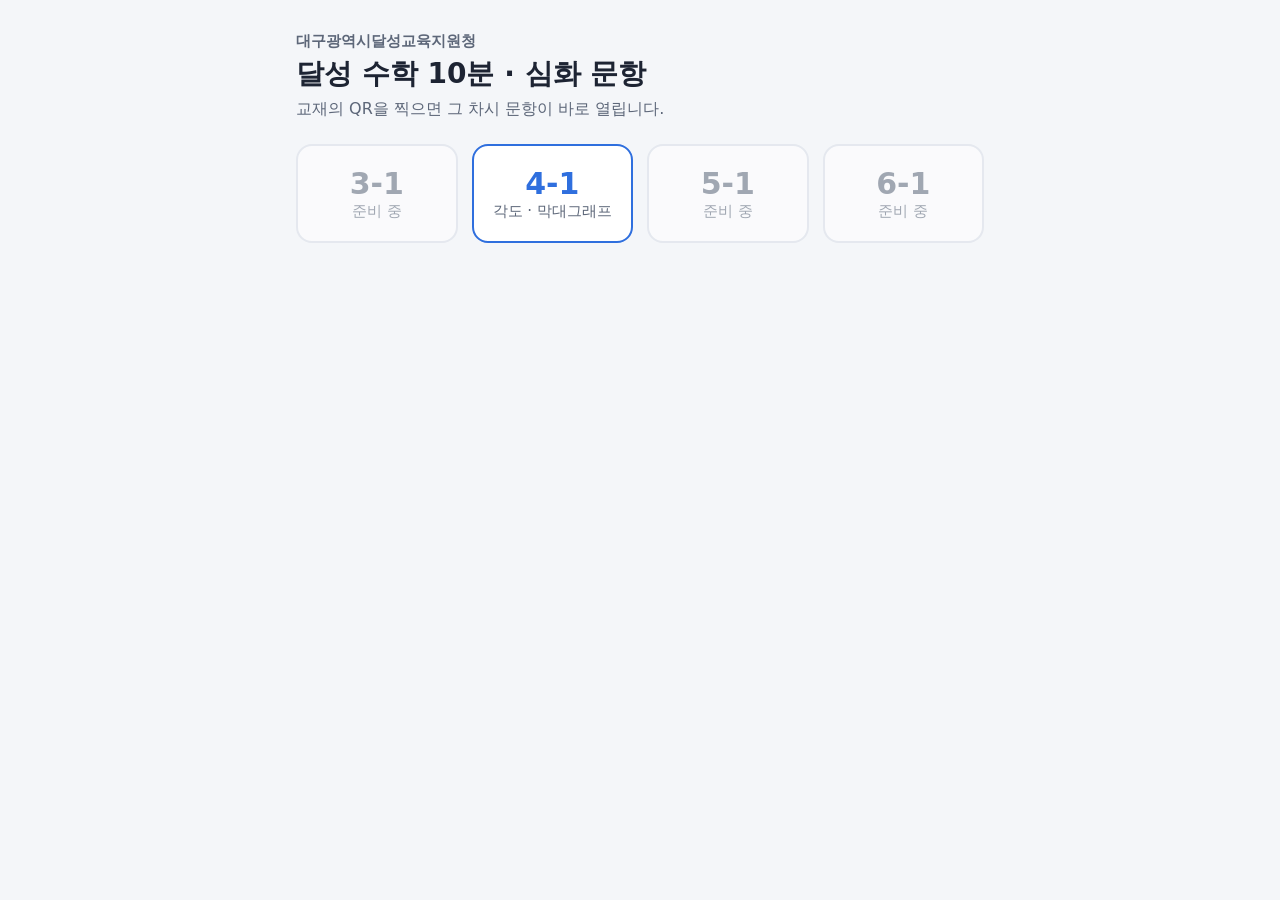
==== index.html @ 7ddebf47 "달성 수학 10분 4-1 심화 문항 페이지와 차시별 QR - 4-1/: 2·5단원 12차시 심화 문항 24개, 자동 채점(띄어쓰기 무시) - index.html: 학년 선택 (3·" ====
<!doctype html>
<html lang="ko">
<head>
<meta charset="utf-8">
<meta name="viewport" content="width=device-width, initial-scale=1">
<title>달성 수학 10분</title>
<style>
  :root { color-scheme: light; --bg: #f4f6f9; --card: #fff; --ink: #1d2433; --muted: #5d6779; --line: #d9dee7; --accent: #2f6fde; }
  * { box-sizing: border-box; }
  body {
    margin: 0; background: var(--bg); color: var(--ink); word-break: keep-all;
    font-family: "Pretendard", "Apple SD Gothic Neo", "Malgun Gothic", "Noto Sans KR", system-ui, sans-serif;
  }
  main { max-width: 720px; margin: 0 auto; padding: 32px 16px 64px; }
  .eyebrow { font-size: 15px; color: var(--muted); font-weight: 600; }
  h1 { font-size: 28px; margin: 4px 0 6px; }
  p.lead { color: var(--muted); margin: 0 0 24px; }
  .grid { display: grid; gap: 14px; grid-template-columns: repeat(auto-fill, minmax(150px, 1fr)); }
  a.grade, div.grade {
    display: block; text-decoration: none; color: var(--ink); background: var(--card);
    border: 2px solid var(--line); border-radius: 16px; padding: 20px 16px; text-align: center;
  }
  a.grade { border-color: var(--accent); }
  .grade b { display: block; font-size: 30px; color: var(--accent); }
  .grade span { font-size: 15px; color: var(--muted); }
  div.grade { opacity: .55; }
  div.grade b { color: var(--muted); }
</style>
</head>
<body>
<main>
  <div class="eyebrow">대구광역시달성교육지원청</div>
  <h1>달성 수학 10분 · 심화 문항</h1>
  <p class="lead">교재의 QR을 찍으면 그 차시 문항이 바로 열립니다.</p>
  <div class="grid">
    <div class="grade"><b>3-1</b><span>준비 중</span></div>
    <a class="grade" href="4-1/"><b>4-1</b><span>각도 · 막대그래프</span></a>
    <div class="grade"><b>5-1</b><span>준비 중</span></div>
    <div class="grade"><b>6-1</b><span>준비 중</span></div>
  </div>
</main>
</body>
</html>
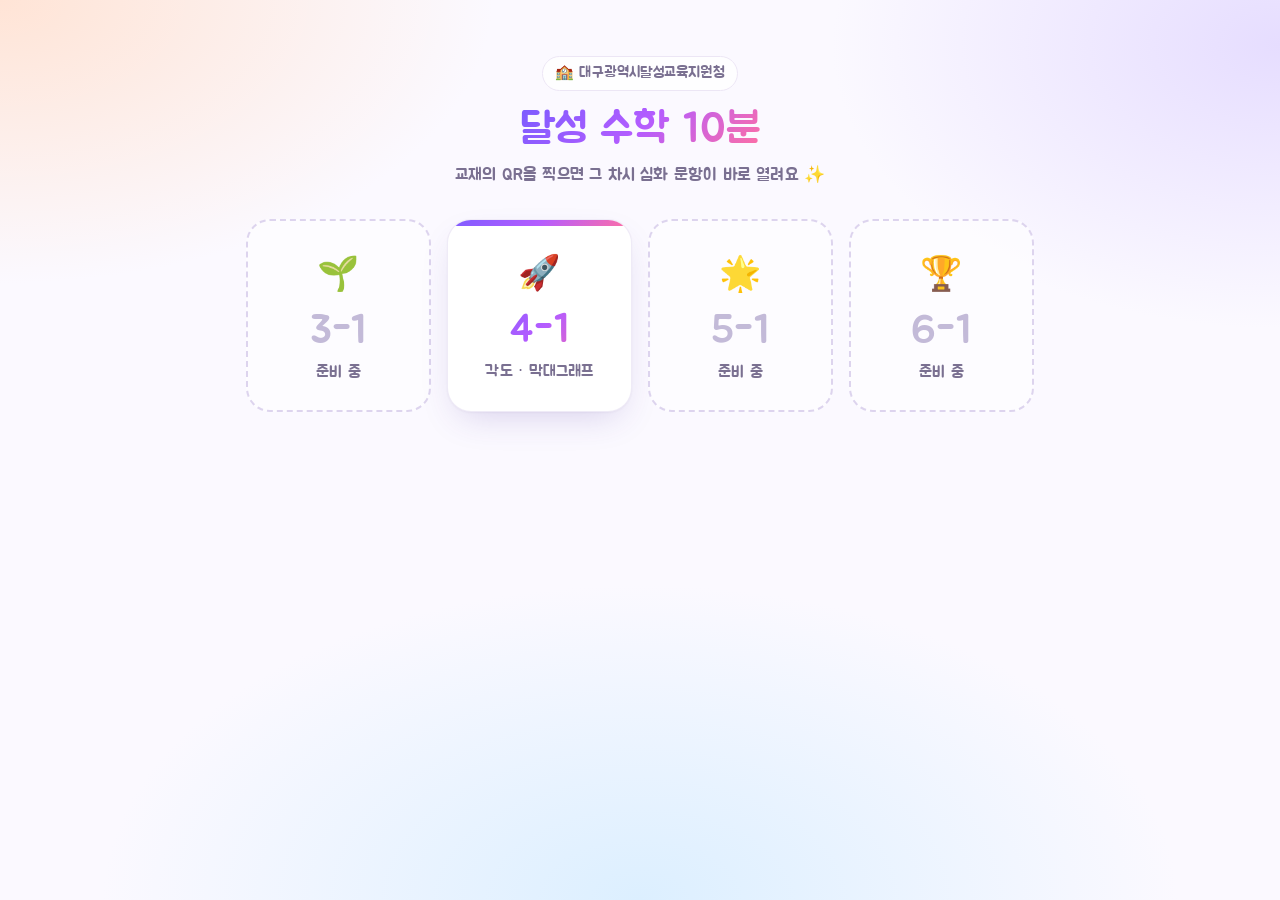
==== commit 9273ebb0: "러버블 스타일 디자인(주아체)과 Cloudflare 배포 - assets/: 모든 학년이 같이 쓰는 디자인과 채점 엔진으로 분리 - 4-1/data.js: 문항 데이터만 따로 - " ====
--- a/index.html
+++ b/index.html
@@ -4,39 +4,23 @@
 <meta charset="utf-8">
 <meta name="viewport" content="width=device-width, initial-scale=1">
 <title>달성 수학 10분</title>
-<style>
-  :root { color-scheme: light; --bg: #f4f6f9; --card: #fff; --ink: #1d2433; --muted: #5d6779; --line: #d9dee7; --accent: #2f6fde; }
-  * { box-sizing: border-box; }
-  body {
-    margin: 0; background: var(--bg); color: var(--ink); word-break: keep-all;
-    font-family: "Pretendard", "Apple SD Gothic Neo", "Malgun Gothic", "Noto Sans KR", system-ui, sans-serif;
-  }
-  main { max-width: 720px; margin: 0 auto; padding: 32px 16px 64px; }
-  .eyebrow { font-size: 15px; color: var(--muted); font-weight: 600; }
-  h1 { font-size: 28px; margin: 4px 0 6px; }
-  p.lead { color: var(--muted); margin: 0 0 24px; }
-  .grid { display: grid; gap: 14px; grid-template-columns: repeat(auto-fill, minmax(150px, 1fr)); }
-  a.grade, div.grade {
-    display: block; text-decoration: none; color: var(--ink); background: var(--card);
-    border: 2px solid var(--line); border-radius: 16px; padding: 20px 16px; text-align: center;
-  }
-  a.grade { border-color: var(--accent); }
-  .grade b { display: block; font-size: 30px; color: var(--accent); }
-  .grade span { font-size: 15px; color: var(--muted); }
-  div.grade { opacity: .55; }
-  div.grade b { color: var(--muted); }
-</style>
+<link rel="preconnect" href="https://fonts.googleapis.com">
+<link rel="preconnect" href="https://fonts.gstatic.com" crossorigin>
+<link rel="stylesheet" href="https://fonts.googleapis.com/css2?family=Jua&display=swap">
+<link rel="stylesheet" href="assets/quiz.css">
 </head>
 <body>
 <main>
-  <div class="eyebrow">대구광역시달성교육지원청</div>
-  <h1>달성 수학 10분 · 심화 문항</h1>
-  <p class="lead">교재의 QR을 찍으면 그 차시 문항이 바로 열립니다.</p>
-  <div class="grid">
-    <div class="grade"><b>3-1</b><span>준비 중</span></div>
-    <a class="grade" href="4-1/"><b>4-1</b><span>각도 · 막대그래프</span></a>
-    <div class="grade"><b>5-1</b><span>준비 중</span></div>
-    <div class="grade"><b>6-1</b><span>준비 중</span></div>
+  <header class="hero" style="text-align:center;padding-top:28px">
+    <div class="chips" style="justify-content:center"><span class="chip">🏫 대구광역시달성교육지원청</span></div>
+    <h1 style="font-size:42px"><span class="grad-text">달성 수학 10분</span></h1>
+    <p>교재의 QR을 찍으면 그 차시 심화 문항이 바로 열려요 ✨</p>
+  </header>
+  <div class="grades">
+    <div class="grade"><span class="emoji">🌱</span><b>3-1</b><span>준비 중</span></div>
+    <a class="grade" href="4-1/"><span class="emoji">🚀</span><b>4-1</b><span>각도 · 막대그래프</span></a>
+    <div class="grade"><span class="emoji">🌟</span><b>5-1</b><span>준비 중</span></div>
+    <div class="grade"><span class="emoji">🏆</span><b>6-1</b><span>준비 중</span></div>
   </div>
 </main>
 </body>
--- a/assets/quiz.css
+++ b/assets/quiz.css
@@ -0,0 +1,212 @@
+/* 달성 수학 10분 — 공통 스타일 (모든 학년이 같이 씀) */
+:root {
+  color-scheme: light;
+  --ink: #2b2340;
+  --muted: #7a7091;
+  --card: #ffffff;
+  --line: #ece6f5;
+  --soft: #faf8ff;
+  --accent: #7c5cff;
+  --accent-soft: #f1ecff;
+  --pink: #ff6fa3;
+  --grad: linear-gradient(135deg, #7c5cff 0%, #b45cff 50%, #ff6fa3 100%);
+  --ok: #12a066;
+  --ok-soft: #e8f8f0;
+  --bad: #ec4b5b;
+  --bad-soft: #fff1f2;
+  --shadow: 0 1px 2px rgba(43, 35, 64, .04), 0 14px 36px -12px rgba(76, 52, 160, .22);
+  --shadow-lg: 0 2px 4px rgba(43, 35, 64, .05), 0 24px 48px -16px rgba(76, 52, 160, .28);
+  --radius: 24px;
+  --font: "Jua", "BM JUA", "Apple SD Gothic Neo", "Malgun Gothic", "Noto Sans KR", system-ui, sans-serif;
+}
+* { box-sizing: border-box; }
+html { -webkit-text-size-adjust: 100%; }
+body {
+  margin: 0; min-height: 100vh; color: var(--ink);
+  font-family: var(--font); font-size: 20px; line-height: 1.65;
+  word-break: keep-all; font-synthesis: none; letter-spacing: .01em;
+  background:
+    radial-gradient(55% 45% at 0% 0%, #ffe4d6 0%, rgba(255, 228, 214, 0) 70%),
+    radial-gradient(50% 45% at 100% 5%, #e6ddff 0%, rgba(230, 221, 255, 0) 70%),
+    radial-gradient(60% 50% at 50% 100%, #dcefff 0%, rgba(220, 239, 255, 0) 70%),
+    #fbf9ff;
+  background-attachment: fixed;
+}
+button, input, textarea { font-family: inherit; }
+main { max-width: 820px; margin: 0 auto; padding: 28px 16px 72px; }
+a { color: inherit; }
+
+/* ---------- 머리 ---------- */
+.hero { padding: 8px 4px 22px; }
+.chips { display: flex; flex-wrap: wrap; gap: 8px; margin-bottom: 12px; }
+.chip {
+  display: inline-flex; align-items: center; gap: 6px; padding: 4px 12px;
+  background: rgba(255, 255, 255, .75); border: 1px solid var(--line); border-radius: 999px;
+  font-size: 15px; color: var(--muted); backdrop-filter: blur(6px);
+}
+.hero h1 { font-size: 34px; line-height: 1.25; margin: 0; font-weight: 400; }
+.hero h1 .no {
+  background: var(--grad); -webkit-background-clip: text; background-clip: text; color: transparent;
+  margin-right: 10px;
+}
+.hero p { margin: 6px 0 0; color: var(--muted); font-size: 17px; }
+.grad-text { background: var(--grad); -webkit-background-clip: text; background-clip: text; color: transparent; }
+
+/* 진행 막대 */
+.progress { margin-top: 18px; display: flex; align-items: center; gap: 12px; }
+.progress .bar { flex: 1; height: 12px; background: rgba(124, 92, 255, .12); border-radius: 999px; overflow: hidden; }
+.progress .fill { height: 100%; width: 0; background: var(--grad); border-radius: inherit; transition: width .5s cubic-bezier(.3, 1.4, .5, 1); }
+.progress .txt { font-size: 16px; color: var(--muted); white-space: nowrap; }
+
+/* ---------- 카드 ---------- */
+.card {
+  background: var(--card); border-radius: var(--radius); padding: 22px;
+  margin-bottom: 20px; box-shadow: var(--shadow); border: 1px solid rgba(236, 230, 245, .8);
+  transition: box-shadow .3s, transform .3s;
+}
+.card.shared { background: linear-gradient(180deg, #fffaf3, #ffffff); border-color: #f5e6cf; }
+.card.is-ok { box-shadow: 0 0 0 3px rgba(18, 160, 102, .35), var(--shadow); }
+.qhead { display: flex; align-items: flex-start; gap: 14px; }
+.qno {
+  flex: none; width: 42px; height: 42px; border-radius: 14px;
+  background: var(--grad); color: #fff; display: grid; place-items: center;
+  font-size: 22px; box-shadow: 0 8px 18px -8px rgba(124, 92, 255, .8);
+}
+.qtext { white-space: pre-line; flex: 1; min-width: 0; padding-top: 4px; }
+.shared .qtext { padding-top: 0; }
+
+figure { margin: 16px 0 4px; text-align: center; }
+figure img {
+  max-width: 100%; max-height: 440px; background: #fff; border-radius: 16px; padding: 6px;
+  border: 1px solid var(--line); cursor: zoom-in; transition: transform .2s;
+}
+figure img:hover { transform: scale(1.01); }
+figcaption { font-size: 14px; color: var(--muted); margin-top: 4px; }
+
+.tablewrap { overflow-x: auto; }
+table.data {
+  border-collapse: separate; border-spacing: 0; margin: 14px auto 4px; background: #fff; font-size: 18px;
+  border: 1px solid var(--line); border-radius: 14px; overflow: hidden;
+}
+table.data caption { padding-bottom: 8px; }
+table.data th, table.data td { padding: 8px 14px; text-align: center; border-right: 1px solid var(--line); border-bottom: 1px solid var(--line); }
+table.data tr > :last-child { border-right: none; }
+table.data tr:last-child > * { border-bottom: none; }
+table.data th { background: var(--accent-soft); font-weight: 400; color: #4b3a8f; }
+
+/* ---------- 답 칸 ---------- */
+.answers { margin-top: 18px; padding: 16px; background: var(--soft); border-radius: 18px; }
+.row { display: flex; flex-wrap: wrap; align-items: center; gap: 10px; }
+.row + .row { margin-top: 12px; }
+.lbl { color: #4b3a8f; }
+.arrow { color: #b8acd6; }
+.part { display: inline-flex; align-items: center; gap: 6px; }
+input.ans, textarea.ans {
+  font-size: 22px; padding: 8px 14px; border: 2px solid #e2dbf1; border-radius: 14px;
+  background: #fff; color: var(--ink); min-width: 0; transition: border-color .2s, box-shadow .2s, background .2s;
+}
+input.ans { width: 132px; }
+input.ans.word { width: 120px; }
+input.ans.wide { width: 270px; max-width: 100%; }
+textarea.ans { width: 100%; min-height: 104px; resize: vertical; font-size: 20px; line-height: 1.5; }
+input.ans::placeholder, textarea.ans::placeholder { color: #c3bad8; }
+input.ans:focus, textarea.ans:focus { outline: none; border-color: var(--accent); box-shadow: 0 0 0 4px rgba(124, 92, 255, .16); }
+.part.right input.ans, .part.right textarea.ans { border-color: var(--ok); background: var(--ok-soft); }
+.part.wrong input.ans, .part.wrong textarea.ans { border-color: var(--bad); background: var(--bad-soft); }
+.part.wrong .choices { box-shadow: 0 0 0 2px var(--bad); background: var(--bad-soft); }
+.unit { color: #4b3a8f; }
+
+.choices { display: flex; flex-wrap: wrap; gap: 8px; border-radius: 16px; padding: 4px; transition: background .2s; }
+.choices.stack { flex-direction: column; width: 100%; }
+.opt {
+  font-size: 19px; text-align: left; padding: 8px 16px; border-radius: 14px;
+  border: 2px solid #e2dbf1; background: #fff; color: var(--ink); cursor: pointer;
+  transition: border-color .15s, background .15s, transform .1s;
+}
+.opt:hover { border-color: #cbbcff; }
+.opt:active { transform: scale(.98); }
+.opt[aria-pressed="true"] { border-color: var(--accent); background: var(--accent-soft); color: #4b2fd6; }
+.opt[aria-pressed="true"]::before { content: "✓ "; }
+.hint { font-size: 14px; color: var(--muted); width: 100%; padding-left: 4px; }
+
+.actions { display: flex; align-items: center; gap: 16px; margin-top: 16px; flex-wrap: wrap; }
+button.check {
+  font-size: 20px; padding: 11px 30px; border-radius: 999px; border: none; cursor: pointer;
+  background: var(--grad); color: #fff; box-shadow: 0 10px 22px -10px rgba(124, 92, 255, .9);
+  transition: transform .12s, box-shadow .2s, filter .2s;
+}
+button.check:hover { filter: brightness(1.05); box-shadow: 0 14px 26px -10px rgba(124, 92, 255, .95); }
+button.check:active { transform: scale(.96); }
+.result { font-size: 21px; display: flex; align-items: center; gap: 8px; }
+.result .mark { font-size: 40px; line-height: 1; display: inline-block; animation: pop .45s cubic-bezier(.3, 1.6, .5, 1); }
+.result.ok { color: var(--ok); }
+.result.bad { color: var(--bad); }
+.result.bad .mark { animation: shake .4s; }
+@keyframes pop { from { transform: scale(.2) rotate(-20deg); opacity: 0; } to { transform: none; opacity: 1; } }
+@keyframes shake { 0%, 100% { transform: none; } 25% { transform: translateX(-6px); } 75% { transform: translateX(6px); } }
+
+.allclear {
+  text-align: center; padding: 18px; border-radius: var(--radius); margin-bottom: 20px;
+  background: var(--grad); color: #fff; font-size: 24px; box-shadow: var(--shadow-lg);
+  animation: pop .5s cubic-bezier(.3, 1.6, .5, 1);
+}
+.foot { text-align: center; margin-top: 8px; }
+.back {
+  display: inline-flex; align-items: center; gap: 6px; text-decoration: none; color: var(--accent);
+  padding: 8px 18px; border-radius: 999px; background: rgba(255, 255, 255, .8); border: 1px solid var(--line);
+}
+
+/* ---------- 차시 목록 ---------- */
+.unitname { font-size: 22px; margin: 26px 4px 12px; display: flex; align-items: center; gap: 8px; }
+.list { display: grid; gap: 14px; grid-template-columns: repeat(auto-fill, minmax(230px, 1fr)); }
+.lesson {
+  display: flex; align-items: center; gap: 14px; text-decoration: none; background: var(--card);
+  border-radius: 20px; padding: 14px 16px; box-shadow: var(--shadow); border: 1px solid rgba(236, 230, 245, .8);
+  transition: transform .18s, box-shadow .18s;
+}
+.lesson:hover { transform: translateY(-3px); box-shadow: var(--shadow-lg); }
+.lesson .num {
+  flex: none; width: 50px; height: 50px; border-radius: 16px; background: var(--accent-soft);
+  display: grid; place-items: center; font-size: 22px; color: var(--accent);
+}
+.lesson .t { line-height: 1.35; }
+.lesson .p { display: block; font-size: 14px; color: var(--muted); }
+.lesson .done { margin-left: auto; font-size: 20px; }
+
+/* ---------- 학년 선택 ---------- */
+.grades { display: grid; gap: 16px; grid-template-columns: repeat(auto-fill, minmax(170px, 1fr)); margin-top: 8px; }
+.grade {
+  position: relative; display: block; text-decoration: none; border-radius: var(--radius); padding: 26px 18px 22px;
+  text-align: center; background: var(--card); box-shadow: var(--shadow); border: 1px solid rgba(236, 230, 245, .8);
+  transition: transform .18s, box-shadow .18s; overflow: hidden;
+}
+a.grade:hover { transform: translateY(-4px); box-shadow: var(--shadow-lg); }
+a.grade::before { content: ""; position: absolute; inset: 0 0 auto; height: 6px; background: var(--grad); }
+.grade .emoji { font-size: 34px; display: block; }
+.grade b { display: block; font-size: 40px; font-weight: 400; line-height: 1.2; margin-top: 4px; }
+a.grade b { background: var(--grad); -webkit-background-clip: text; background-clip: text; color: transparent; }
+.grade span { font-size: 16px; color: var(--muted); }
+div.grade { background: rgba(255, 255, 255, .55); box-shadow: none; border: 2px dashed #ddd4ee; }
+div.grade b { color: #c3bad8; }
+
+/* ---------- 그림 크게 보기 ---------- */
+#zoom {
+  position: fixed; inset: 0; background: rgba(30, 22, 54, .72); backdrop-filter: blur(6px);
+  display: none; align-items: center; justify-content: center; padding: 16px; z-index: 10; cursor: zoom-out;
+}
+#zoom.open { display: flex; }
+#zoom img { max-width: 100%; max-height: 100%; background: #fff; border-radius: 16px; }
+#zoom .close { position: absolute; top: 10px; right: 18px; color: #fff; font-size: 36px; }
+
+@media (max-width: 520px) {
+  body { font-size: 18px; }
+  main { padding-top: 20px; }
+  .hero h1 { font-size: 28px; }
+  .card { padding: 16px; border-radius: 20px; }
+  .answers { padding: 12px; }
+  input.ans { width: 112px; }
+  .qno { width: 36px; height: 36px; font-size: 19px; border-radius: 12px; }
+}
+@media (prefers-reduced-motion: reduce) {
+  *, *::before, *::after { animation: none !important; transition: none !important; }
+}
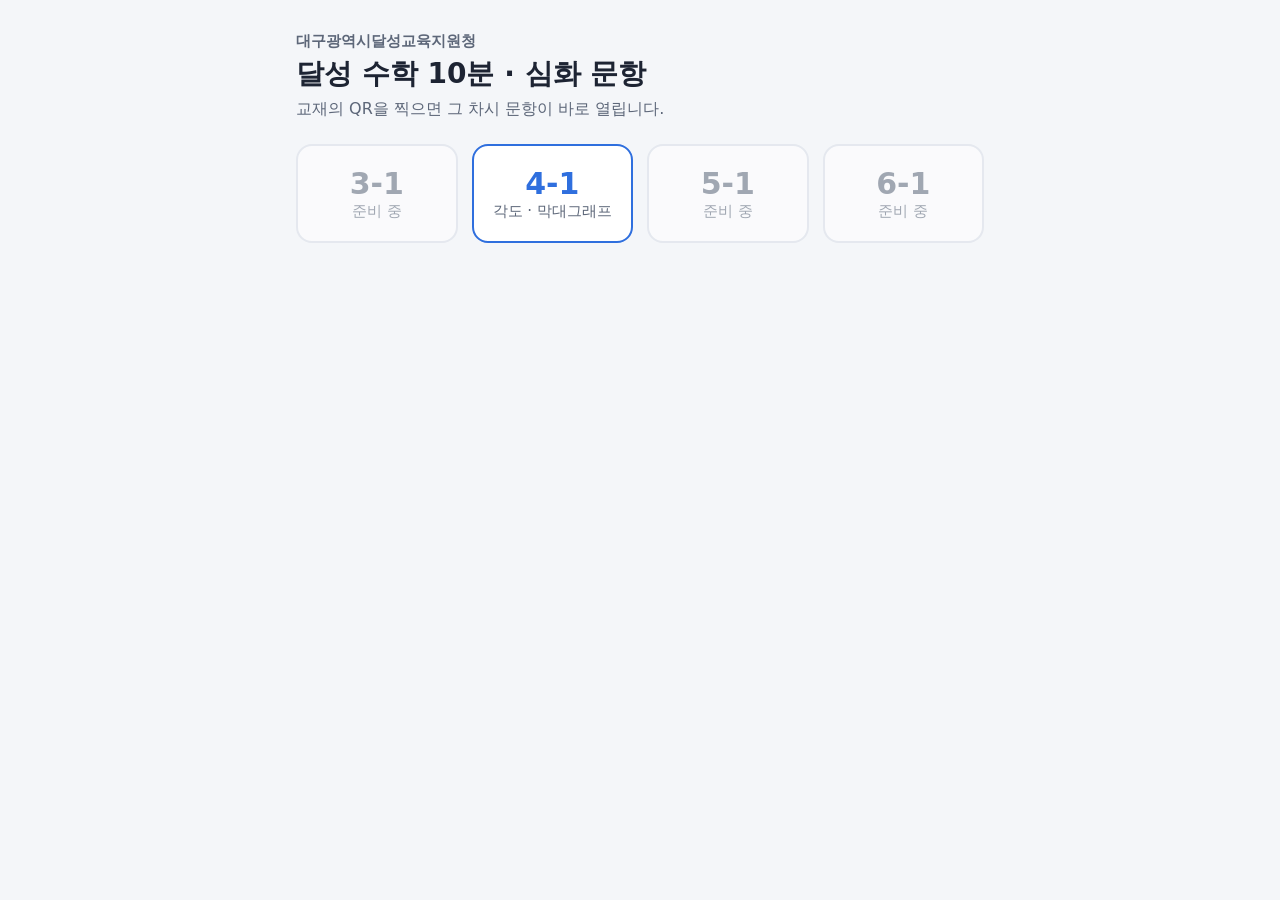
==== commit 4074a3b9: "디자인을 원래 달성 수학 10분 모양으로 되돌림 러버블 스타일·주아체를 빼고 처음 디자인으로 복구. 학년별 구조(assets/ 공통, 학년 폴더 data.js)와 Cloudflar" ====
--- a/index.html
+++ b/index.html
@@ -4,23 +4,39 @@
 <meta charset="utf-8">
 <meta name="viewport" content="width=device-width, initial-scale=1">
 <title>달성 수학 10분</title>
-<link rel="preconnect" href="https://fonts.googleapis.com">
-<link rel="preconnect" href="https://fonts.gstatic.com" crossorigin>
-<link rel="stylesheet" href="https://fonts.googleapis.com/css2?family=Jua&display=swap">
-<link rel="stylesheet" href="assets/quiz.css">
+<style>
+  :root { color-scheme: light; --bg: #f4f6f9; --card: #fff; --ink: #1d2433; --muted: #5d6779; --line: #d9dee7; --accent: #2f6fde; }
+  * { box-sizing: border-box; }
+  body {
+    margin: 0; background: var(--bg); color: var(--ink); word-break: keep-all;
+    font-family: "Pretendard", "Apple SD Gothic Neo", "Malgun Gothic", "Noto Sans KR", system-ui, sans-serif;
+  }
+  main { max-width: 720px; margin: 0 auto; padding: 32px 16px 64px; }
+  .eyebrow { font-size: 15px; color: var(--muted); font-weight: 600; }
+  h1 { font-size: 28px; margin: 4px 0 6px; }
+  p.lead { color: var(--muted); margin: 0 0 24px; }
+  .grid { display: grid; gap: 14px; grid-template-columns: repeat(auto-fill, minmax(150px, 1fr)); }
+  a.grade, div.grade {
+    display: block; text-decoration: none; color: var(--ink); background: var(--card);
+    border: 2px solid var(--line); border-radius: 16px; padding: 20px 16px; text-align: center;
+  }
+  a.grade { border-color: var(--accent); }
+  .grade b { display: block; font-size: 30px; color: var(--accent); }
+  .grade span { font-size: 15px; color: var(--muted); }
+  div.grade { opacity: .55; }
+  div.grade b { color: var(--muted); }
+</style>
 </head>
 <body>
 <main>
-  <header class="hero" style="text-align:center;padding-top:28px">
-    <div class="chips" style="justify-content:center"><span class="chip">🏫 대구광역시달성교육지원청</span></div>
-    <h1 style="font-size:42px"><span class="grad-text">달성 수학 10분</span></h1>
-    <p>교재의 QR을 찍으면 그 차시 심화 문항이 바로 열려요 ✨</p>
-  </header>
-  <div class="grades">
-    <div class="grade"><span class="emoji">🌱</span><b>3-1</b><span>준비 중</span></div>
-    <a class="grade" href="4-1/"><span class="emoji">🚀</span><b>4-1</b><span>각도 · 막대그래프</span></a>
-    <div class="grade"><span class="emoji">🌟</span><b>5-1</b><span>준비 중</span></div>
-    <div class="grade"><span class="emoji">🏆</span><b>6-1</b><span>준비 중</span></div>
+  <div class="eyebrow">대구광역시달성교육지원청</div>
+  <h1>달성 수학 10분 · 심화 문항</h1>
+  <p class="lead">교재의 QR을 찍으면 그 차시 문항이 바로 열립니다.</p>
+  <div class="grid">
+    <div class="grade"><b>3-1</b><span>준비 중</span></div>
+    <a class="grade" href="4-1/"><b>4-1</b><span>각도 · 막대그래프</span></a>
+    <div class="grade"><b>5-1</b><span>준비 중</span></div>
+    <div class="grade"><b>6-1</b><span>준비 중</span></div>
   </div>
 </main>
 </body>
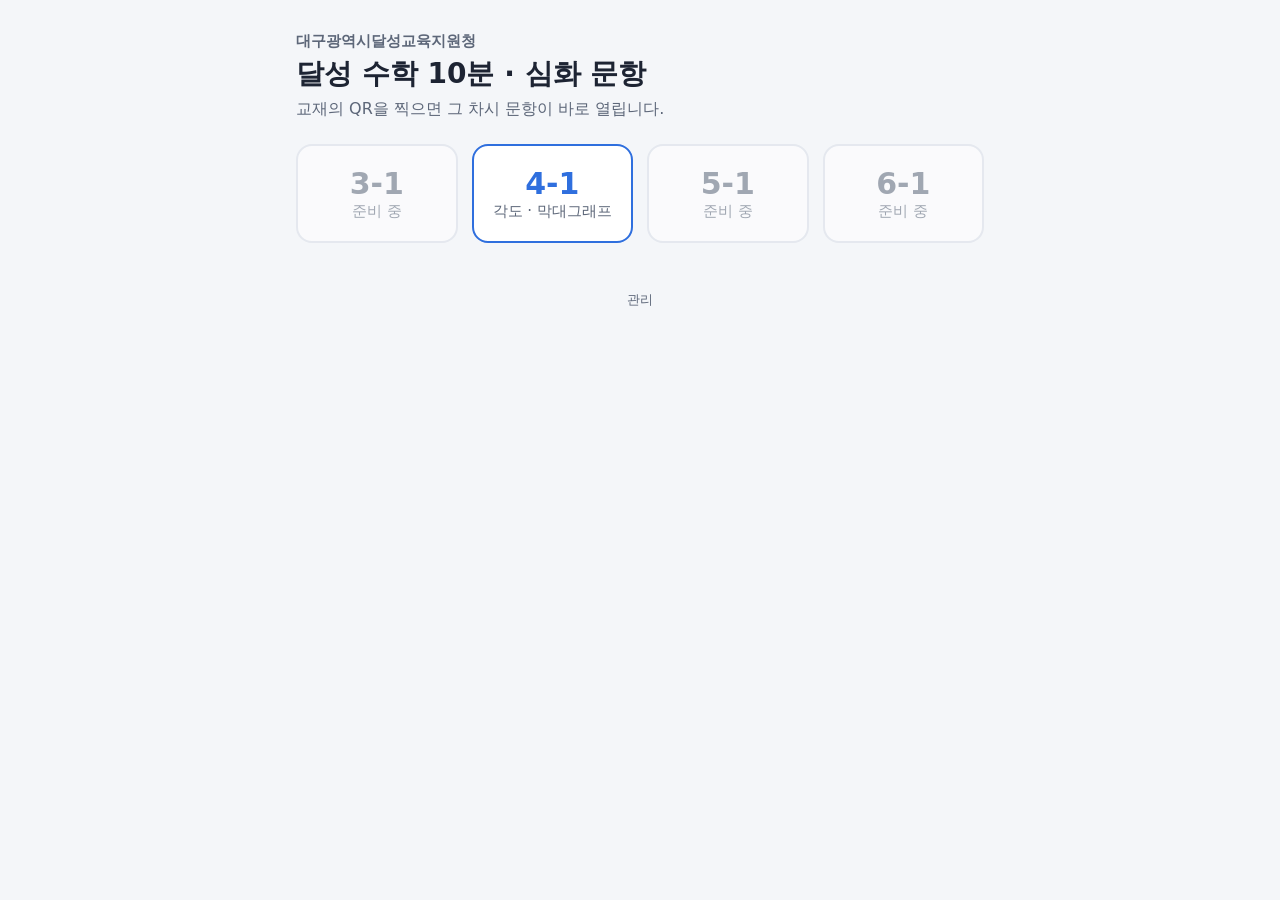
==== commit 09dcc3d0: "QR 36개 미리 만들기, 차시 이동(목차), 관리 페이지 QR 보관함 - 4-1 단원 6개 x 차시 6개 = 36차시 목차. 문항 없는 차시는 '준비 중' 화면 - 문항 화면 위" ====
--- a/index.html
+++ b/index.html
@@ -25,6 +25,8 @@
   .grade span { font-size: 15px; color: var(--muted); }
   div.grade { opacity: .55; }
   div.grade b { color: var(--muted); }
+  footer { margin-top: 48px; text-align: center; font-size: 13px; }
+  footer a { color: var(--muted); text-decoration: none; }
 </style>
 </head>
 <body>
@@ -38,6 +40,7 @@
     <div class="grade"><b>5-1</b><span>준비 중</span></div>
     <div class="grade"><b>6-1</b><span>준비 중</span></div>
   </div>
+  <footer><a href="admin/">관리</a></footer>
 </main>
 </body>
 </html>
